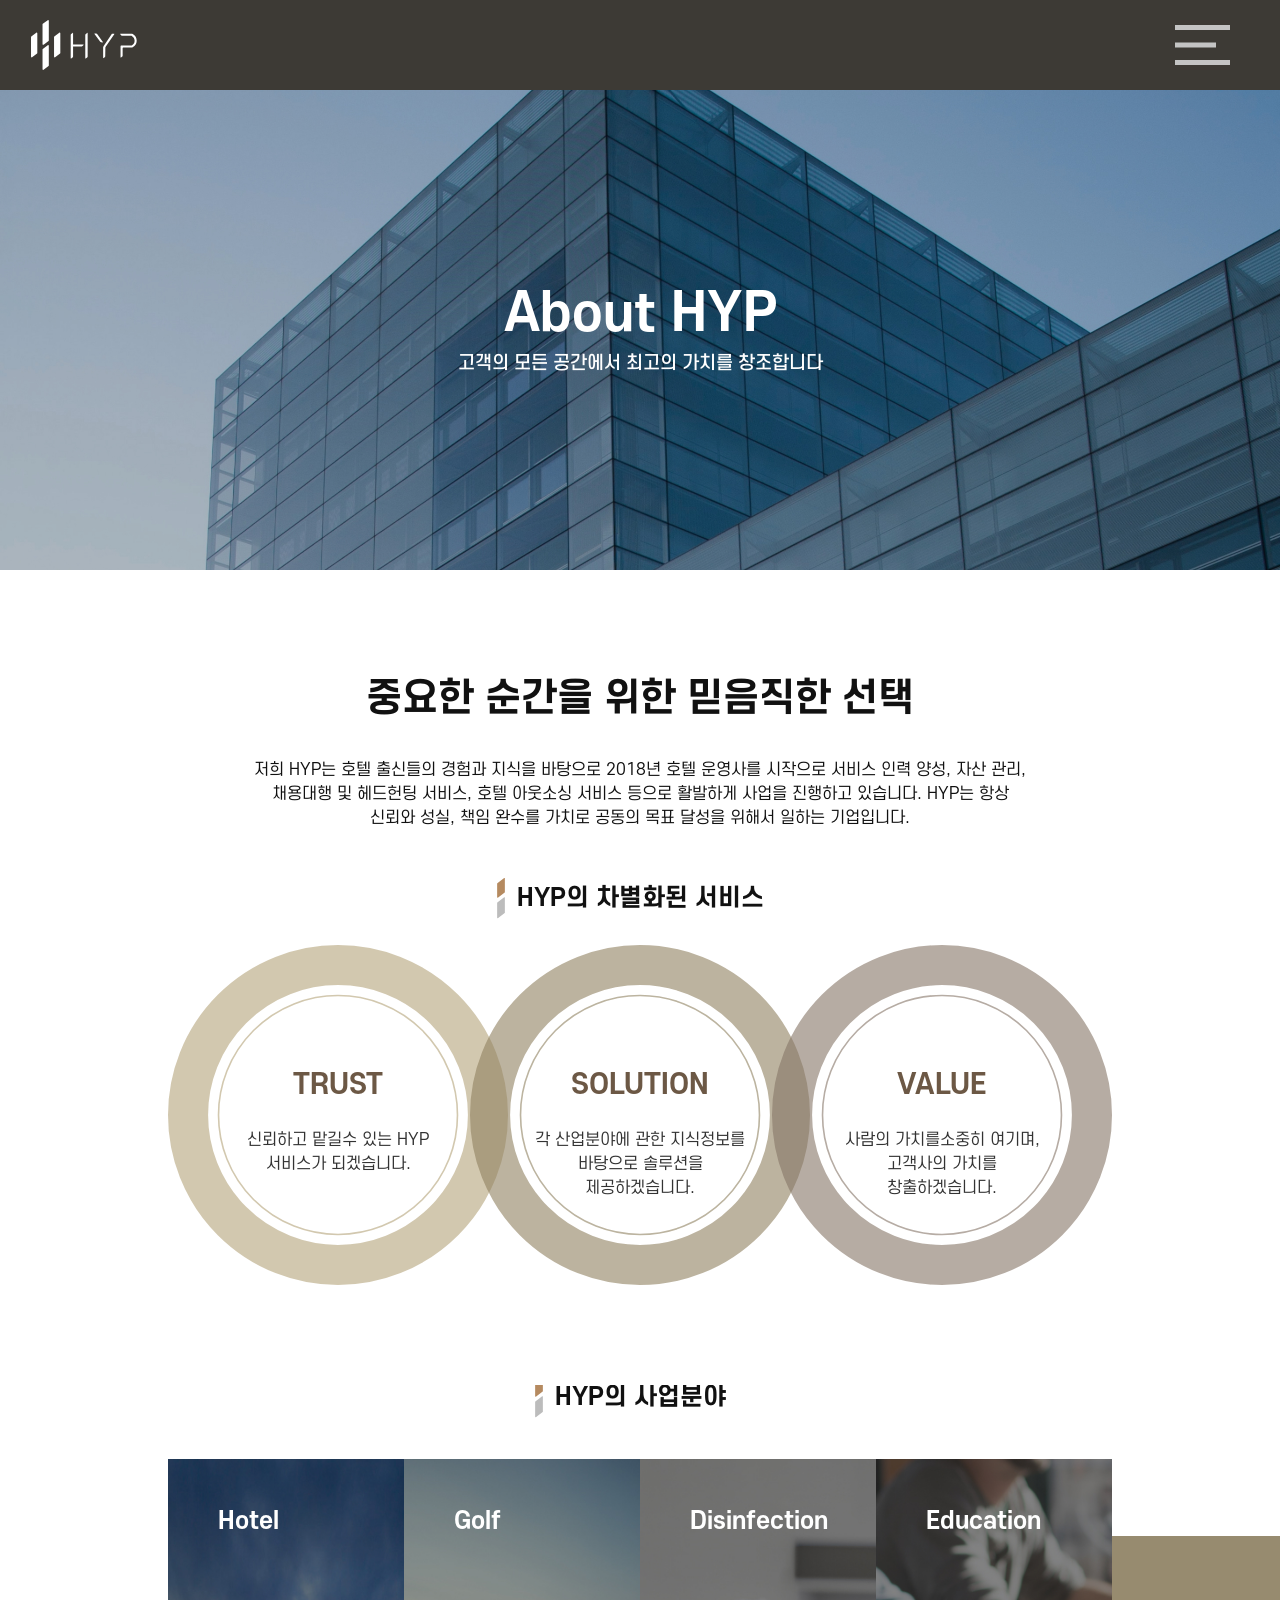
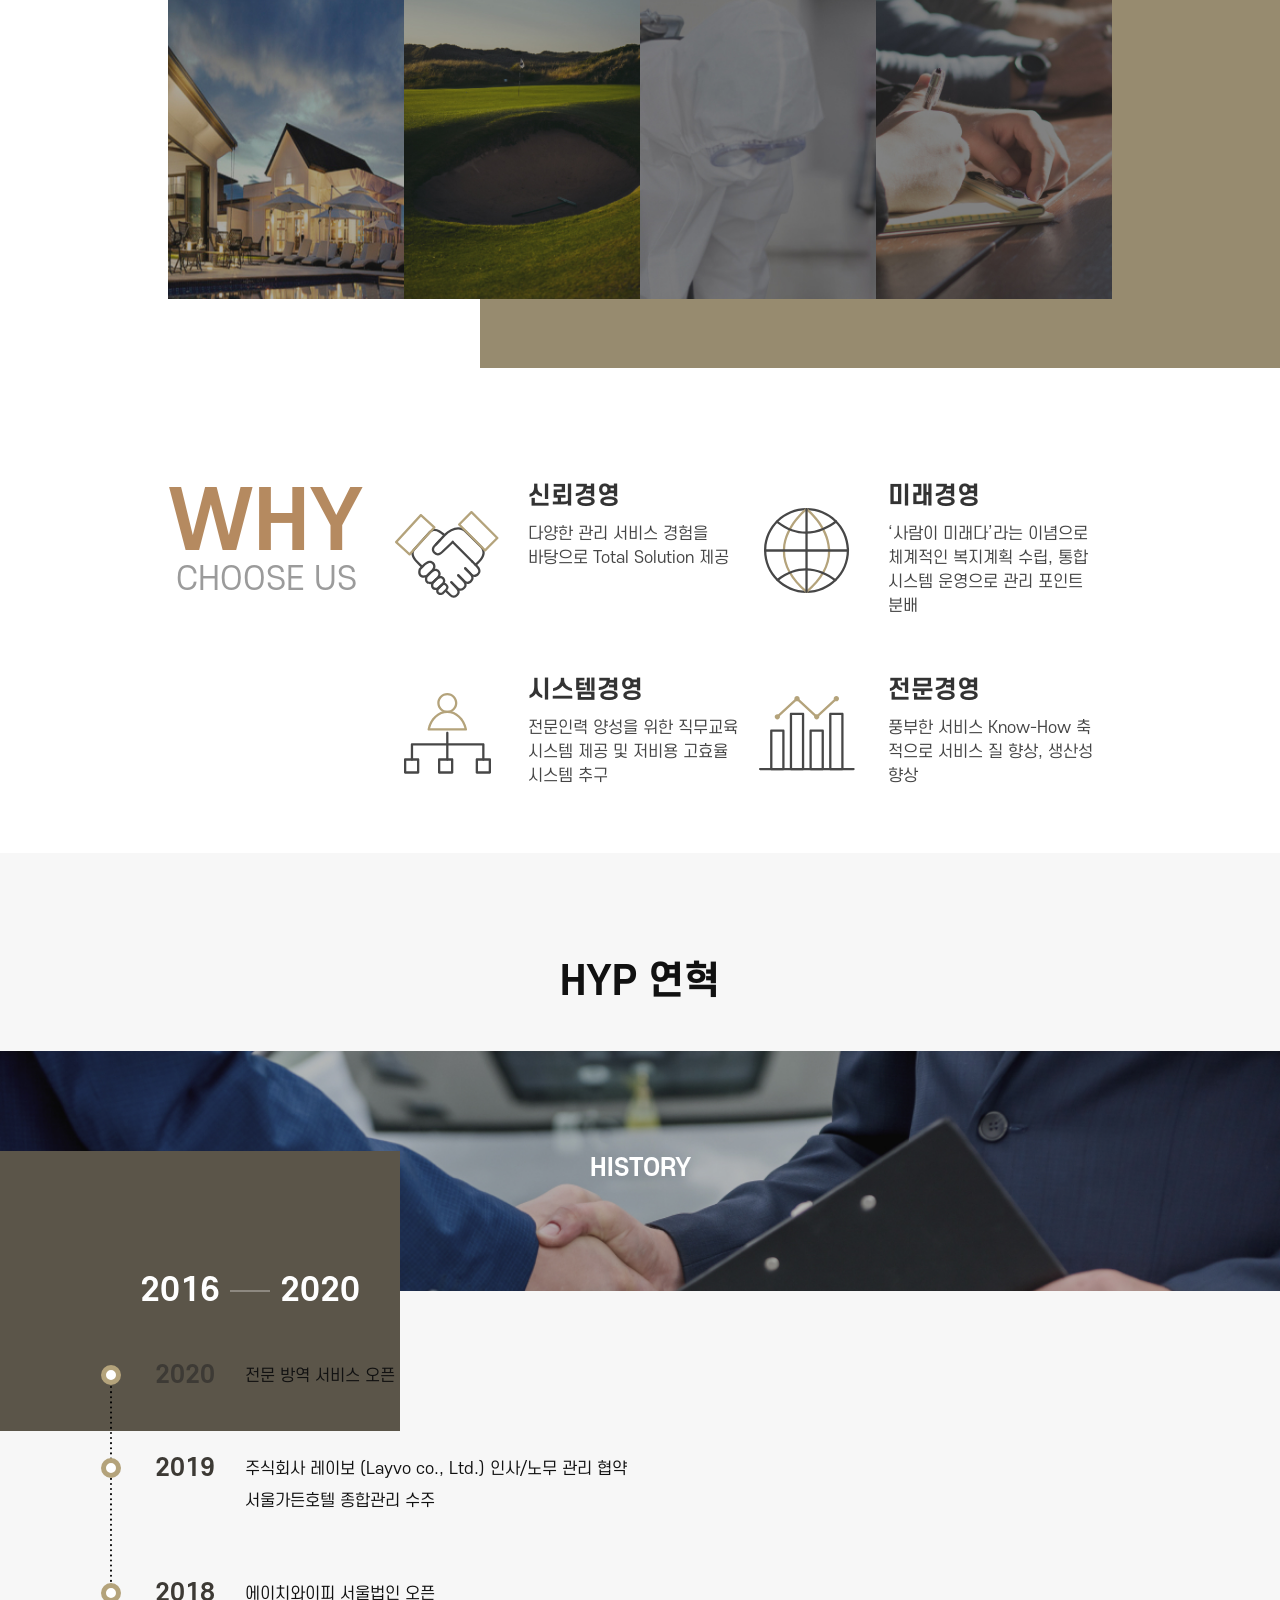
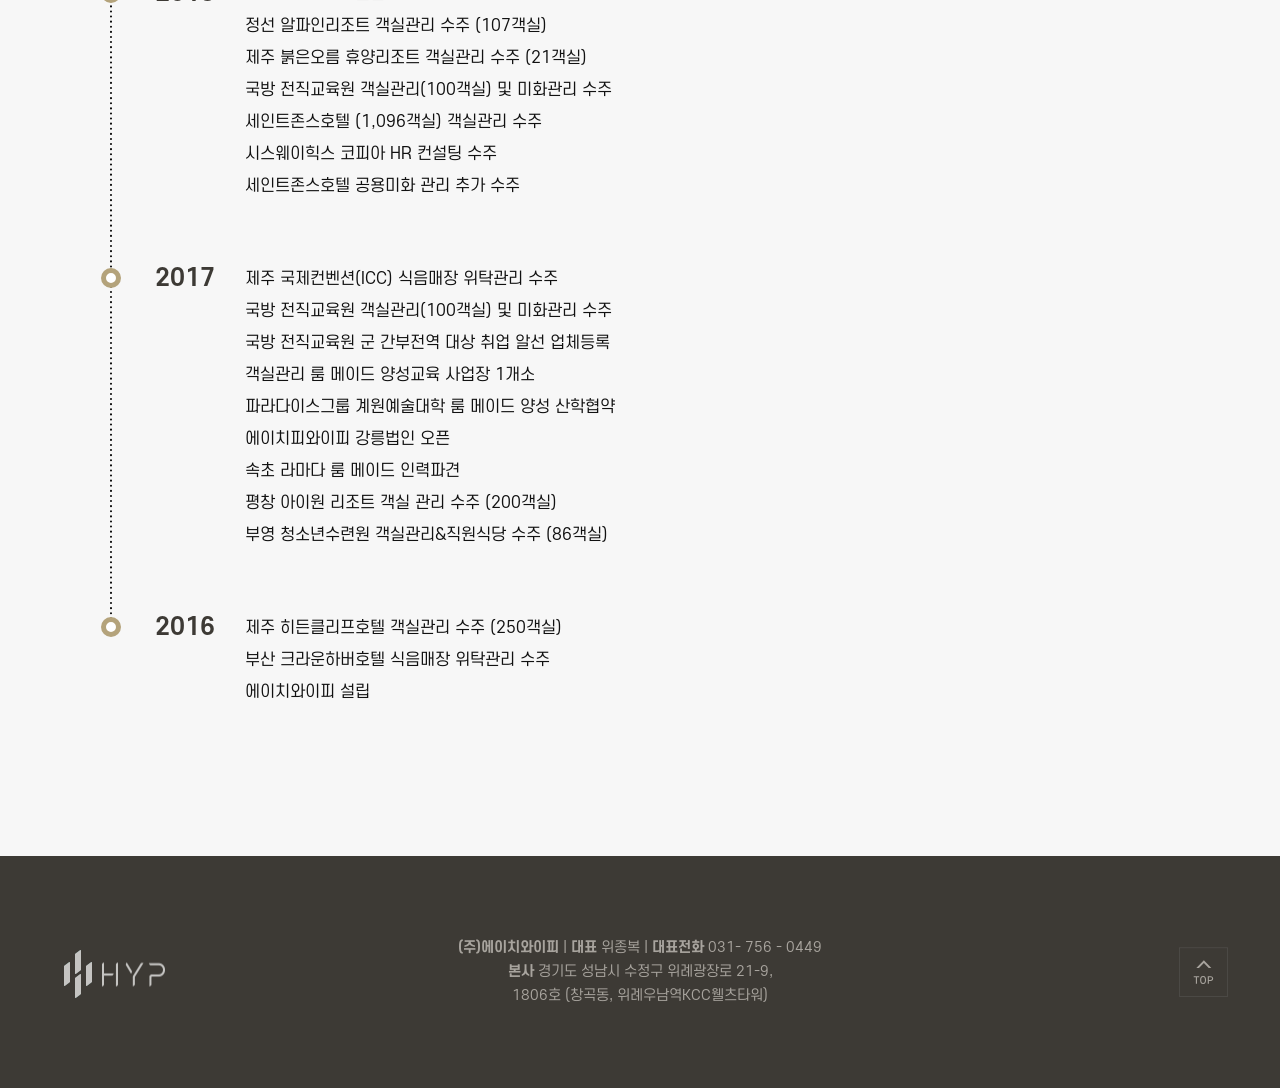
==== company.html @ 6cce84d1 "복원: hypkorea.com 라이브 사이트 전체 미러 (2026-08-28)" ====
<!DOCTYPE html>
<html lang="ko">
<head>
    <meta charset="UTF-8">
    <meta name="viewport" content="width=device-width, initial-scale=1.0">
    <title>HYP - 회사소개</title>
    <link rel="shortcut icon" href="img/favicon.ico" type="image/x-icon">
    <link rel="stylesheet" href="css/normalize.css">
    <link rel="stylesheet" href="css/common.css">
    <link rel="stylesheet" href="css/company.css">
</head>
<body class="main company">
    <header>
        <div class="header-inner">
            <h1>
                <span>hyp</span>
                <a href="index.html">
                </a>
            </h1>
            <div class="m-button">
                <span></span>
                <span></span>
                <span></span>
                <span class="x"></span>
                <span class="x"></span>
            </div>
            <div class="mobile-nav">
                <ul>
                    <li><a href="company.html">회사소개</a></li>
                    <li><a href="manpower.html">호텔서비스</a></li>
                    <li><a href="disinfection.html">방역서비스</a></li>
                    <li><a href="result.html">사업실적</a></li>
                </ul>
                <div class="mobile-down clear">
                    <a href="HYP.pptx" target="_blank" type="media_type" download>
                        <span>회사소개서</span>
                        <img src="img/download_icon.svg" alt="다운로드 아이콘">
                    </a>
                    <a href="form.html">
                        <span>문의하기</span>
                        <img src="img/right_arrow.svg" alt="화살표">
                    </a>
                </div>
            </div>
            <ul class="nav clear pc">
                <li><a href="company.html">회사소개</a></li>
                <li><a href="manpower.html">호텔서비스</a></li>
                <li><a href="disinfection.html">방역서비스</a></li>
                <li><a href="result.html">사업실적</a></li>
            </ul>
            <div class="download clear pc">
                <a href="HYP.pptx" target="_blank" type="media_type" download>
                    <span>회사소개서</span><img src="img/download_icon.svg" alt="다운로드 아이콘">
                </a>
                <a href="form.html">
                    <span>문의하기</span><img src="img/right_arrow.svg" alt="화살표">
                </a>
            </div>
        </div>
        <!-- //header-inner -->
    </header>
    
    <main>
        <div class="main-inner">
            <div class="text">
                <strong class="aniX_L">About HYP</strong>
                <p class="aniX_L">고객의 모든 공간에서 최고의 가치를 창조합니다</p>
            </div>
        </div>
    </main>
    <!-- //main -->
    
    <section>
        <div class="section01 section-inner">
            <div class="text-box aniY">
                <p>중요한 순간을 위한<br> 믿음직한 선택</p>
                <p>
                    저희 HYP는 호텔 출신들의 경험과 지식을 바탕으로 2018년 호텔 
                    운영사를 시작으로 서비스 인력 양성, 자산 관리, 채용대행 및 헤드헌팅 
                    서비스, 호텔 아웃소싱 서비스 등으로 활발하게 사업을 진행하고 있습니다. HYP는 항상 신뢰와 성실, 책임 완수를 가치로 공동의 목표 달성을 위해서 일하는 기업입니다.
                </p>
            </div>
            <div class="icon-box"><h2 class="aniY">HYP의 차별화된 서비스</h2></div>
            <div class="circle-inner clear aniX_L">
                <div class="c-box">
                    <strong>TRUST</strong>
                    <p>신뢰하고 맡길수 있는 HYP 서비스가 되겠습니다.</p>
                </div>
                <div class="c-box">
                    <strong>SOLUTION</strong>
                    <p>각 산업분야에 관한 지식정보를 바탕으로 솔루션을 제공하겠습니다.</p>
                </div>
                <div class="c-box">
                    <strong>VALUE</strong>
                    <p>사람의 가치를소중히 여기며, 고객사의  가치를 창출하겠습니다.</p>
                </div>
            </div>
        </div>
        <!-- //section01 -->
    </section>
    
    <section class="se02-bg">
        <div class="bg-color"></div>
        <div class="section02 section-inner">
            <div class="icon-box"><h2>HYP의 사업분야</h2></div>
            <div class="img-inner clear">
                <div class="i-box i-box01 aniY"><span>Hotel</span></div>
                <div class="i-box i-box02 aniY"><span>Golf</span></div>
                <div class="i-box i-box03 aniY"><span>Disinfection</span></div>
                <div class="i-box i-box04 aniY"><span>Education</span></div>
            </div>
            <div class="way-inner clear">
                <div class="title">
                    <p>WHY</p><p>CHOOSE US</p>
                </div>
                <div class="icon-inner clear">
                    <div class="i-box">
                        <strong>신뢰경영</strong>
                        <p>
                            다양한 관리 서비스 경험을<br>
                            바탕으로 Total Solution 제공
                        </p>
                        <img src="img/company/way_icon01.svg" alt="아이콘 이미지">
                    </div>
                    <div class="i-box">
                        <strong>미래경영</strong>
                        <p>
                            ‘사람이 미래다’라는 이념으로 체계적인 
                            복지계획 수립, 통합 시스템 운영으로 
                            관리 포인트 분배
                        </p>
                        <img src="img/company/way_icon02.svg" alt="아이콘 이미지">
                    </div>
                    <div class="i-box">
                        <strong>시스템경영</strong>
                        <p>
                            전문인력 양성을 위한 직무교육 시스템 
                            제공 및 저비용 고효율 시스템 추구
                        </p>
                        <img src="img/company/way_icon03.svg" alt="아이콘 이미지">
                    </div>
                    <div class="i-box">
                        <strong>전문경영</strong>
                        <p>
                            풍부한 서비스 Know-How 축적으로 
                            서비스 질 향상, 생산성 향상
                        </p>
                        <img src="img/company/way_icon04.svg" alt="아이콘 이미지">
                    </div>
                </div>
                <!-- //icon-inner -->
            </div>
            <!-- //way-inner -->
        </div>
        <!-- //section02 -->
    </section>
    
    <section class="se03-bg">
        <div class="year-box">
            <div class="clear">
                <p>2016</p><p>2020</p>
            </div>
        </div>
        <div class="section03">
            <h2>HYP 연혁</h2>
            <div class="bg-box">
                <p>HISTORY</p>
            </div>
            <div class="contents aniX_R">
                <div class="box clear">
                    <p>2020</p>
                    <p>
                        전문 방역 서비스 오픈
                    </p>
                </div>
                <div class="box clear">
                    <p>2019</p>
                    <p>
                        주식회사 레이보 (Layvo co., Ltd.) 인사/노무 관리 협약<br>
                        서울가든호텔 종합관리 수주
                    </p>
                </div>
                <div class="box clear">
                    <p>2018</p>
                    <p>
                        에이치와이피 서울법인 오픈<br>
                        정선 알파인리조트 객실관리 수주 (107객실)<br>
                        제주 붉은오름 휴양리조트  객실관리 수주 (21객실)<br>
                        국방 전직교육원 객실관리(100객실) 및 미화관리 수주<br>
                        세인트존스호텔 (1,096객실) 객실관리 수주<br>
                        시스웨이힉스 코피아 HR 컨설팅 수주<br>
                        세인트존스호텔 공용미화 관리 추가 수주
                    </p>
                </div>
                <div class="box clear">
                    <p>2017</p>
                    <p>
                        제주 국제컨벤션(ICC) 식음매장 위탁관리 수주<br>
                        국방 전직교육원 객실관리(100객실) 및 미화관리 수주<br>
                        국방 전직교육원 군 간부전역 대상 취업 알선 업체등록<br>
                        객실관리 룸 메이드 양성교육 사업장 1개소<br>
                        파라다이스그룹 계원예술대학 룸 메이드 양성 산학협약<br>
                        에이치피와이피 강릉법인 오픈<br>
                        속초 라마다 룸 메이드 인력파견<br>
                        평창 아이원 리조트 객실 관리 수주 (200객실)<br>
                        부영 청소년수련원 객실관리&amp;직원식당 수주 (86객실)
                    </p>
                </div>
                <div class="box clear">
                    <p>2016</p>
                    <p>
                        제주 히든클리프호텔 객실관리 수주 (250객실)<br>
                        부산 크라운하버호텔 식음매장 위탁관리 수주<br>
                        에이치와이피  설립 
                    </p>
                </div>
            </div>
        </div>
    </section>
    
    <footer>
        <div class="footer-inner">
            <img src="img/footer_logo.svg" alt="푸터 로고">
            <div class="text-box">
                <p><strong>(주)에이치와이피</strong> | <strong>대표</strong> 위종복 |<br class="br-360"> <strong>대표전화</strong> <a href="tel:031-756-0449">031- 756 - 0449</a></p>
                <p><strong>본사</strong> 경기도 성남시 수정구 위례광장로 21-9,<br> 1806호 (창곡동, 위례우남역KCC웰츠타워)</p>
            </div>
            <button type="button">TOP</button>
<!--
            <div class="kakao">
                <a href="#">
                    <img src="img/kakao_img.png" alt="카카오">
                </a>
            </div>
-->
        </div>
    </footer>
    
    
    <script src="js/jquery-3.4.1.min.js"></script>
    <script src="js/common.js"></script>
</body>
</html>
---- css/common.css ----
@charset "utf-8";

/* font */
@font-face{ 
    font-family:'S-Core'; 
    src:url('fonts/SCDream3.otf') format('opentype');  
    font-weight: 300; 
    font-style: normal; 
}
@font-face{ 
    font-family:'S-Core'; 
    src:url('fonts/SCDream4.otf') format('opentype');  
    font-weight: 400; 
    font-style: normal; 
}
@font-face{ 
    font-family:'S-Core'; 
    src:url('fonts/SCDream5.otf') format('opentype');  
    font-weight: 500; 
    font-style: normal; 
}
@font-face{ 
    font-family:'S-Core'; 
    src:url('fonts/SCDream6.otf') format('opentype');  
    font-weight:700; 
    font-style: normal; 
}
@font-face{ 
    font-family:'S-Core'; 
    src:url('fonts/SCDream8.otf') format('opentype');  
    font-weight:800; 
    font-style: normal; 
}

/* reset */
* {margin: 0; padding: 0; box-sizing:border-box;}
ul, ol {list-style-type: none;}
hr {display: none;}
h1 {margin: 0;}
h1 > span {text-indent:-9999px; display:none;}
a {text-decoration: none; display:block; width:100%; height:100%; color:#111;}
button {border: none; background: none; text-indent: -9999px; outline:none; cursor:pointer;}
img {border: none;}
html {font-size: 0.625em; color:#111;}
body {font-family: 'S-Core', sans-serif; font-weight:400; line-height: 1; overflow-x:hidden;}
.blind {position: absolute; top: -9999px; left: -9999px;}
.clear:after {content: ""; display: block; clear: both;}
.pc {display: none;}
iframe { border:none;}
body.hidden {overflow:hidden;}
section {overflow-x:hidden;}

.mouse {
    position:absolute; bottom:4.6vh; left:50%;
    transform:translate(-50%,0);
    animation: a_bounce 800ms cubic-bezier(0.7, 0, 0.3, 1) infinite alternate;
}
@keyframes a_bounce {
    0% {
        -webkit-transform: translateY(0px);
        -moz-transform: translateY(0px);
        -ms-transform: translateY(0px);
        -o-transform: translateY(0px);
        transform: translateY(0px); 
}
    100% {
        -webkit-transform: translateY(10px);
        -moz-transform: translateY(10px);
        -ms-transform: translateY(10px);
        -o-transform: translateY(10px);
        transform: translateY(10px); } 
}

/* header */
header {
    position:fixed; top:0; left:0;
    background-color:#3D3A35;
    width:100%;
    z-index:10;
}
.header-inner {
    position:relative;
    width:100%; height:70px;
}
.header-inner h1 {
    text-indent:-9999px;
    width:72px; height:33px;
    background:url(../img/logo.svg) no-repeat;
    background-size:contain;
    position:absolute; top:50%; left:5.5%;
    transform:translate(0,-50%);
    z-index:15;
}
.header-inner .m-button {
    position:absolute; top:50%; right:5.5%;
    transform:translate(0,-50%);
    width:27px; height:20px;
    cursor:pointer;
    z-index:15;
}
.header-inner .m-button span {
    display:block;
    height:2px;
    background-color:#C4C4C4;
    position:absolute; left:0;
    width:100%;
}
.header-inner .m-button span.x {
    top:50%; left:50%;
    transform:translate(-50%,-50%) rotate(90deg);
    transition:all 1s;
    opacity:0;
}
.header-inner .m-button span:nth-of-type(1) {top:0;}
.header-inner .m-button span:nth-of-type(2) {
    width:75%; top:50%; 
    transform:translate(0,-50%);
    transition:width .3s;
}
.header-inner .m-button span:nth-of-type(3) {bottom:0;}
.header-inner .m-button:hover span:nth-of-type(2) {
    width:100%;
}

/* header 햄버거메뉴 애니메이션 */
.header-inner .m-button.on span:nth-child(-n+3) {
    display:none;
}
.header-inner .m-button.on span:nth-of-type(4) {
    transform:translate(-50%,-50%) rotate(45deg);
    opacity:1;
}
.header-inner .m-button.on span:nth-of-type(5) {
    transform:translate(-50%,-50%) rotate(-45deg);
    opacity:1;
}

/* header 모바일 메뉴 */
header .mobile-nav {
    background-color:#3D3A35;
    width:100%; height:100vh;
    position:fixed; left:0;
    padding-top:20.8vh;
    text-align:center;
    top:-100vh;
    opacity:0;
    transition:all 1s;
}
header .mobile-nav.on {
    top:0;
    opacity:1;
}
header .mobile-nav li a {
    color:#fff;
    font-size:1.6rem;
    padding:3.5vh 0;
    font-weight:500;
}
header .mobile-nav .mobile-down {
    margin-top:13.4vh;
    margin-left:auto;
    margin-right:auto;
    width:300px;
}
header .mobile-nav .mobile-down a {
    width:145px;
    font-size:1.2rem; font-weight:700;
    color:#fff;
    float:left;
    line-height:43px;
}
header .mobile-nav .mobile-down a span {
    vertical-align:middle;
}
header .mobile-nav .mobile-down a:nth-of-type(1) {
    border:1px solid rgba(255,255,255,.5);
}
header .mobile-nav .mobile-down a:nth-of-type(1) img {
    width:11px; vertical-align:middle;
    margin-left:30px;
}
header .mobile-nav .mobile-down a:nth-of-type(2) {
    margin-left:10px;
    background-color:#B58A60;
}
header .mobile-nav .mobile-down a:nth-of-type(2) img {
    width:10px; vertical-align:middle;
    margin-left:45px;
}

/* footer */
footer {
    background-color:#3D3A35;
}
.footer-inner {
    position:relative;
    color:#A8A49E;
    width:88.8%; height:100px;
    margin:0 auto;
}
.footer-inner > img {
    width:64px;
    display:block;
    position:absolute; top:50%; left:0;
    transform:translate(0,-50%);
}
.footer-inner .text-box {
    font-size:1rem; line-height:1.4rem;
    position:absolute; top:50%; right:0;
    transform:translate(0,-50%);
    text-align:right;
}
.footer-inner .text-box a {
    display:inline;
    color:#A8A49E;
}
.footer-inner > button {
    display:block;
    width:45px; height:45px;
    background:url(../img/footer_top.svg) no-repeat;
    background-size:contain;
    position:absolute; top:-45px; right:0;
}

/* 카카오 아이콘 */
.kakao {
    width:45px; height:45px;
    position:absolute; top:-45px; left:0;
}
.kakao img {
    display:block; width:100%; height:100%;
}

/* 가로 해상도 768 이상 */
@media screen and (min-width:768px){
    /* header */
    .header-inner { 
        height:90px;
    }
    .header-inner h1 {
        width:106px; height:50px;
        left:5.2%;
    }
    .header-inner .m-button {
        right:5.2%;
        width:55px; height:40px;
    }
    .header-inner .m-button span {
        height:5px;
    }
    /* footer */
    .footer-inner {
        width:89.5%; height:200px;
    }
    .footer-inner > img {
        width:122px;
    }
    .footer-inner .text-box {
        font-size:1.8rem; line-height:2.6rem;
    }
    .footer-inner > button {
        width:60px; height:60px;
        top:-60px; 
    }
    .kakao {
        width:60px; height:60px;
        top:-60px;
    }

}

/* 가로 해상도 1024 이상 */
@media screen and (min-width:1024px){
    /* header */
    .header-inner h1 {
        left:2.4%;
    }
    .header-inner .m-button {
        right:3.9%;
    }
    .header-inner .m-button span {
        height:5px;
    }
    /* footer */
    .footer-inner {
        width:92.1%; height:232px;
    }
    .footer-inner > img {
        width:128px;
    }
    .footer-inner .text-box {
        font-size:1.4rem; line-height:2.4rem;
        top:50%; left:50%;
        transform:translate(-50%,-50%);
        text-align:center;
    }
    .footer-inner .text-box .br-360 {
        display:none;
    }
    .footer-inner > button {
        width:50px; height:50px;
        top:50%; right:0;
        transform:translate(0,-50%);
    }
    .kakao {
        width:50px; height:50px;
        top:-50px; left:auto;
        right:0;
    }
}

/* 가로 해상도 1300 이상 */
@media screen and (min-width:1300px){
    /* header */
    header {
        background-color:transparent;
        transition:background-color .7s ease;
    }
    header.on {
        background-color: #3D3A35;
    }
    .header-inner .m-button,
    header .mobile-nav {
        display:none;
    }
    .header-inner {
        width:1180px;
        margin:0 auto;
    }
    .header-inner h1 {
        left:0;
    }
    .header-inner .nav {
        display:block;
        position:absolute; top:50%; left:424px;
        transform:translate(0,-50%);
    }
    .header-inner .nav li {
        float:left;
    }
    .header-inner .nav li + li {
        margin-left:42px;
    }
    .header-inner .nav li a {
        font-size:1.6rem; font-weight:500;
        color:#fff;
    }
    .header-inner .download {
        display:block;
        position:absolute; top:50%; right:0;
        transform:translate(0,-50%);
    }
    .header-inner .download a {
        font-size:1.3rem; font-weight:700;
        color:#fff;
        width:140px; height:45px;
        float:left;
        text-align:center;
    }
    .header-inner .download a:nth-of-type(1) {
        border:1px solid rgba(255,255,255,.5);
    }
    .header-inner .download a:nth-of-type(2) {
        background-color:#6C5845;
        margin-left:20px;
    }
    .header-inner .download a:nth-of-type(1) span {
        line-height:43px;
        vertical-align:middle;
    }
    .header-inner .download a:nth-of-type(2) span {
        line-height:45px;
        vertical-align:middle;
    }
    .header-inner .download a:nth-of-type(1) img {
        width:10px;
        vertical-align:middle;
        margin-left:16px;
    }
    .header-inner .download a:nth-of-type(2) img {
        width:9px;
        vertical-align:middle;
        margin-left:32px;
    }
    /* footer */
    .footer-inner {
        width:1180px; height:232px;
        margin:0 auto;
    }
    .footer-inner .text-box {
        width:620px;
    }
    .footer-inner .text-box p:last-child br {
        display:none;
    }
}

/* Parallax */
@keyframes animateX {
    0% {
    }

    100% {
        opacity: 1;
        transform: translateX(0);
    }
}

@keyframes animateY {
    0% {
    }

    100% {
        opacity: 1;
        transform: translateY(0);
    }
}

.aniY {
    transform: translateY(100px);
    opacity: 0;
}
.animateY {
    animation: animateY 1s forwards;    
}

.aniX_L {
    transform: translateX(-100px);
    opacity: 0;
}
.aniX_R {
    transform: translateX(100px);
    opacity: 0;
}
.animateX {
    animation: animateX 1s forwards;    
}
.aniO {
    opacity: 0;
}

/* 메인 버튼 호버시 */
main a:hover img {
    animation: a_bounce_right 600ms cubic-bezier(0.7, 0, 0.3, 1) infinite alternate;
}
@keyframes a_bounce_right {
    0% {
        -webkit-transform: translateX(0px);
        -moz-transform: translateX(0px);
        -ms-transform: translateX(0px);
        -o-transform: translateX(0px);
        transform: translateX(0px); 
}
    100% {
        -webkit-transform: translateX(10px);
        -moz-transform: translateX(10px);
        -ms-transform: translateX(10px);
        -o-transform: translateX(10px);
        transform: translateX(10px); } 
}
---- css/company.css ----
@charset "utf-8";

/* main */
main {
    padding-top:70px;
}
.main-inner {
    background:url(../img/company/main_bg.jpg) no-repeat;
    background-size:cover;
    background-position: 50% 50%;
    width:100%; height:200px;
    position:relative;
}
.main-inner .text {
    position:absolute; top:50%; left:50%;
    transform:translate(-50%,-50%);
    color:#fff;
    text-align:center;
    width:100%;
}
.main-inner .text strong {
    font-size:3rem;
}
.main-inner .text p {
    font-size:1rem; font-weight:500;
    margin-top:10px;
}

/* section01 */
.section-inner {
    width:88.8%;
    margin:0 auto;
}
section .icon-box {
    text-align:center;
}
section .icon-box h2 {
    position:relative;
    display:inline-block;
}
section .icon-box h2::after {
    content:""; display:block;
    width:5px; height:24px;
    background:url(../img/h2_icon.svg) no-repeat;
    background-size:contain;
    position:absolute; top:50%; left:-10px;
    transform:translate(0,-50%);
}
.section01 {
    padding:40px 0 50px;
    text-align:center;
}
.section01 .text-box p:nth-of-type(1) {
    font-size:2.6rem; line-height:3.6rem;
    font-weight:700;
}
.section01 .text-box p:nth-of-type(2) {
    font-size:1rem; line-height:1.4rem;
    margin-top:10px;
}
.section01 h2 {
    margin-top:43px;
    font-size:1.4rem;
}
.section01 .circle-inner {
    margin-top:15px;
    width:212px;
    margin-left:auto;
    margin-right:auto;
}
.section01 .circle-inner .c-box {
    width:212px; height:212px;
    background:url(../img/company/circle_bg01.svg) no-repeat;
    background-size: contain;
    padding-top:70px;
}
.section01 .circle-inner .c-box:nth-of-type(2) {
    background-image: url(../img/company/circle_bg02.svg);
    margin-top:-25px;
}
.section01 .circle-inner .c-box:nth-of-type(3) {
    background-image: url(../img/company/circle_bg03.svg);
    margin-top:-25px;
}
.section01 .circle-inner .c-box strong {
    font-size:1.6rem; line-height:1.9rem;
    color:#6C5845;
}
.section01 .circle-inner .c-box p {
    font-size:1.1rem; line-height:1.4rem;
    color:#333;
    word-break: keep-all;
    padding:0 35px;
    margin-top:16px;
}

/* section02 */
.se02-bg {position:relative;}
.se02-bg .bg-color {
    width:100%; height:255px;
    background-color:#978B6F;
    z-index:1; 
    position: absolute; top:308px; left:0;
}
.section02 {
    padding-bottom:60px;
}
.section02 h2 {
    font-size:1.4rem;
}
.section02 .img-inner {
    margin-top:17px;
}
.section02 .img-inner .i-box {
    float:left;
    width:50%; height:240px;
    background-repeat:no-repeat;
    background-size:cover;
    background-position:50% 50%;
    position:relative;
    z-index:2;
}
.section02 .img-inner .i-box01 {background-image:url(../img/company/field_bg01.jpg);}
.section02 .img-inner .i-box02 {background-image:url(../img/company/field_bg02.jpg);animation-delay:.2s;}
.section02 .img-inner .i-box03 {background-image:url(../img/company/field_bg03.jpg);animation-delay:.4s;}
.section02 .img-inner .i-box04 {background-image:url(../img/company/field_bg04.jpg);animation-delay:.6s;}
.section02 .img-inner .i-box span {
    position:absolute; top:25px; left:25px;
    color:#fff;
    font-size:1.6rem; font-weight:700;
}
.section02 .way-inner {
    margin-top:110px;
    max-width:400px;
    margin-left:auto;
    margin-right:auto;
}
.section02 .way-inner .title {
    text-align:center;
}
.section02 .way-inner .title p:nth-of-type(1) {
    color:#B58A60;
    font-size:6rem; font-weight:700;
}
.section02 .way-inner .title p:nth-of-type(2) {
    color:#9B9B9B;
    font-size:2.6rem;
}
.section02 .way-inner .icon-inner {
    margin-top:42px;
}
.section02 .way-inner .icon-inner .i-box {
    position:relative;
    padding-left:39.6%;
    padding-right:7%;
}
.section02 .way-inner .icon-inner .i-box img {
    display:block;
    width:70px;
    position:absolute; top:50%; left:10%;
    transform:translate(0,-50%);
}
.section02 .way-inner .icon-inner .i-box strong {
    color:#333;
    font-size:1.6rem;
}
.section02 .way-inner .icon-inner .i-box p {
    color:#454545;
    font-size:1.2rem; line-height:1.6rem;
    margin-top:10px;
}
.section02 .way-inner .icon-inner .i-box + .i-box {
    margin-top:30px;
}


/* section03 */
.se03-bg {
    background-color:#F7F7F7;
    position:relative;
}
.se03-bg .year-box {
    position:absolute; top:184px; left:50%;
    transform:translate(-50%,0);
    width:265px; height:70px;
    background-color:#5B5549;
}
.se03-bg .year-box div {
    position:absolute; top:50%; left:50%;
    transform:translate(-50%,-50%);
    color:#fff;
    font-size:1.9rem; font-weight:700;
    width:135px;
}
.se03-bg .year-box div::after {
    content:"";display: block;
    width:20px; height:1px;
    background-color:rgba(255,255,255,.6);
    position:absolute; top:50%; left:50%;
    transform:translate(-50%,-50%);
}
.se03-bg .year-box div p {
    float:left;
}
.se03-bg .year-box div p:nth-of-type(2) {
    margin-left:40px;
}
.section03 {
    padding:40px 0 57px;
}
.section03 h2 {
    text-align:center;
    font-size:2.6rem;
}
.section03 .bg-box {
    width:100%; height:120px;
    background:url(../img/company/history_bg.jpg) no-repeat;
    background-size:cover;
    padding-top:40px;
    margin-top:30px;
}
.section03 .bg-box p {
    font-size:1.6rem; font-weight:700;
    text-align:center;
    color:#fff;
}
.section03 .contents {
    background:url(../img/company/history_line.svg) no-repeat;
    background-position:0 -466px;
    margin-top:56px;
    padding-left:27px;
    width:320px;
    margin-left:auto;
    margin-right:auto;
}
.section03 .contents .box + .box {
    margin-top:40px;
}
.section03 .contents .box p:nth-of-type(1) {
    font-size:1.3rem; font-weight: 700;
    color:#3D3A35;
    float:left;
    margin-right:13px;
    position:relative;
}
.section03 .contents .box p:nth-of-type(1)::after {
    content:""; display:block;
    width:10px; height:10px;
    background:url(../img/company/history_line_icon.svg) no-repeat;
    background-size: contain;
    position:absolute; top:50%; left:-31px;
    transform:translate(0,-55%);
}
.section03 .contents .box p:nth-of-type(2) {
    float:left;
    font-size:1rem; line-height: 1.4rem;
    margin-top:-1px;
}

/* 가로 해상도 768 이상 */
@media screen and (min-width:768px){
    /* main */
    main {
        padding-top:90px;
    }
    .main-inner {
        height:400px;
    }
    .main-inner .text strong {
        font-size:6rem;
    }
    .main-inner .text p {
        font-size:2rem;
        margin-top:10px;
    }
    /* section01 */
    .section-inner {
        width:688px;
    }
    section .icon-box h2::after {
        width:8px; height:42px;
        left:-20px;
    }
    .section01 {
        padding:95px 0 106px;
    }
    .section01 .text-box p:nth-of-type(1) {
        font-size:4.2rem; line-height:1;
    }
    .section01 .text-box p:nth-of-type(1) br {display:none;}
    .section01 .text-box p:nth-of-type(2) {
        font-size:1.6rem; line-height:2.8rem;
        margin-top:34px;
        word-break:keep-all;
        padding:0 10px;
    }
    .section01 h2 {
        margin-top:86px;
        font-size:2.8rem;
    }
    .section01 .circle-inner {
        margin-top:30px;
        width:100%;
        margin-left:auto;
        margin-right:auto;
    }
    .section01 .circle-inner .c-box {
        width:364px; height:364px;
        padding-top:124px;
        float:left;
    }
    .section01 .circle-inner .c-box:nth-of-type(2) {
        margin-top:0;
        margin-left:-40px;
    }
    .section01 .circle-inner .c-box:nth-of-type(3) {
        margin-top:-85px;
        margin-left:163px;
    }
    .section01 .circle-inner .c-box strong {
        font-size:2.8rem; line-height:3.3rem;
    }
    .section01 .circle-inner .c-box p {
        font-size:1.6rem; line-height:2.4rem;
        padding:0 68px;
        margin-top:30px;
    }
    /* section02 */
    .se02-bg .bg-color {
        height:510px;
        top:617px;
    }
    .section02 {
        padding-bottom:120px;
    }
    .section02 h2 {
        font-size:2.8rem;
    }
    .section02 .img-inner {
        margin-top:34px;
    }
    .section02 .img-inner .i-box {
        height:480px;
    }
    .section02 .img-inner .i-box span {
        top:50px; left:50px;
        font-size:2.8rem;
    }
    .section02 .way-inner {
        margin-top:220px;
        max-width:none;
    }
    .section02 .way-inner .title p:nth-of-type(1) {
        font-size:10rem; 
    }
    .section02 .way-inner .title p:nth-of-type(2) {
        font-size:4.2rem;
    }
    .section02 .way-inner .icon-inner {
        margin-top:60px;
    }
    .section02 .way-inner .icon-inner .i-box {
        padding-left:136px;
        padding-right:0;
        width:50%;
        float:left;
    }
    .section02 .way-inner .icon-inner .i-box img {
        width:110px; left:0;
    }
    .section02 .way-inner .icon-inner .i-box strong {
        font-size:2.4rem;
    }
    .section02 .way-inner .icon-inner .i-box p {
        font-size:1.6rem; line-height:2.4rem;
        margin-top:14px;
        padding-right:21px;
    }
    .section02 .way-inner .icon-inner .i-box + .i-box {
        margin-top:0;
    }
    .section02 .way-inner .icon-inner .i-box:nth-of-type(n+3) {
        margin-top:92px;
    }
    /* section03 */
    .se03-bg .year-box {
        top:368px;
        width:550px; height:140px;
    }
    .se03-bg .year-box div {
        font-size:3.8rem;
        width:270px;
    }
    .se03-bg .year-box div::after {
        width:40px; 
    }
    .se03-bg .year-box div p {
        float:left;
    }
    .se03-bg .year-box div p:nth-of-type(2) {
        margin-left:80px;
    }
    .section03 {
        padding:88px 0 115px;
    }
    .section03 h2 {
        font-size:4.2rem;
    }
    .section03 .bg-box {
        width:100%; height:240px;
        padding-top:80px;
        margin-top:68px;
    }
    .section03 .bg-box p {
        font-size:3.2rem;
    }
    .section03 .contents {
        background-position:0 4px;
        margin-top:115px;
        padding-left:45px;
        width:567px;
        margin:115px auto;
        transform:translate(20px,0);
    }
    .section03 .contents .box + .box {
        margin-top:90px;
    }
    .section03 .contents .box p:nth-of-type(1) {
        font-size:2.6rem;
        margin-right:26px;
    }
    .section03 .contents .box p:nth-of-type(1)::after {
        width:20px; height:20px;
        left:-54px;
        transform:translate(0,-50%);
    }
    .section03 .contents .box p:nth-of-type(2) {
        font-size:1.8rem; line-height:2.8rem;
    }
}

/* 가로 해상도 1024 이상 */
@media screen and (min-width:1024px){
    /* main */
    .main-inner {
        height:480px;
    }
    .main-inner .text strong {
        font-size:5.2rem;
    }
    .main-inner .text p {
        font-size:1.8rem;
        margin-top:15px;
    }
    /* section01 */
    .section-inner {
        width:944px;
    }
    .section01 {
        padding:110px 0 100px;
    }
    .section01 .text-box p:nth-of-type(1) {
        font-size:3.8rem;
    }
    .section01 .text-box p:nth-of-type(2) {
        line-height:2.4rem;
        margin-top:40px;
        padding:0 80px;
    }
    .section01 h2 {
        margin-top:56px;
        font-size:2.4rem;
    }
    .section01 .circle-inner {
        margin-top:35px;
    }
    .section01 .circle-inner .c-box {
        width:340px; height:340px;
    }
    .section01 .circle-inner .c-box:nth-of-type(2) {
        margin-left:-38px;
    }
    .section01 .circle-inner .c-box:nth-of-type(3) {
        margin-top:0;
        margin-left:-38px;
    }
    .section01 .circle-inner .c-box p {
        padding:0 63px;
        margin-top:26px;
    }
    /* section02 */
    .se02-bg .bg-color {
        height:432px;
        top:151px;
        left:inherit; right:0;
        transform:translate(0,0);
        width:62.5%;
    }
    .section02 {
        padding-bottom:65px;
    }
    .section02 h2 {
        font-size:2.4rem;
    }
    .section02 .img-inner {
        margin-top:50px;
    }
    .section02 .img-inner .i-box {
        height:440px;
        width:25%;
    }
    .section02 .img-inner .i-box span {
        font-size:2.4rem;
    }
    .section02 .way-inner {
        margin-top:185px;
    }
    .section02 .way-inner .title {
        float:left;
    }
    .section02 .way-inner .title p:nth-of-type(1) {
        font-size:8rem; 
    }
    .section02 .way-inner .title p:nth-of-type(2) {
        font-size:3.2rem;
    }
    .section02 .way-inner .icon-inner {
        margin-top:0;
        float:right;
        width:720px;
    }
    .section02 .way-inner .icon-inner .i-box {
        width:50%;
    }
    .section02 .way-inner .icon-inner .i-box img {
        width:110px; left:0;
    }
    .section02 .way-inner .icon-inner .i-box p {
        padding-right:10px;
    }
    .section02 .way-inner .icon-inner .i-box:nth-of-type(n+3) {
        margin-top:60px;
    }
    .section02 .way-inner .icon-inner .i-box:nth-of-type(1) img {
        top:81%;
    }
    /* section03 */
    .se03-bg .year-box {
        top:298px; left:0;
        transform:translate(0,0);
        width:31.25%; height:280px;
    }
    .se03-bg .year-box div {
        font-size:3.2rem;
        width:220px; left: auto;
        right:40px; transform:translate(0,-50%);
    }
    .se03-bg .year-box div p:nth-of-type(2) {
        margin-left:60px;
    }
    .section03 {
        padding:110px 0 148px;
    }
    .section03 h2 {
        font-size:3.8rem;
    }
    .section03 .bg-box {
        padding-top:105px;
        margin-top:50px;
    }
    .section03 .bg-box p {
        font-size:2.4rem;
    }
    .section03 .contents {
        background-position:0 -28px;
        width:530px;
        margin:72px 0 0 110px;
        transform: translate(330px,0);
    }
    .section03 .contents .box + .box {
        margin-top:64px;
    }
    .section03 .contents .box p:nth-of-type(1) {
        font-size:2.4rem;
        margin-right:30px;
    }
    .section03 .contents .box p:nth-of-type(1)::after {
        left:-54px;
    }
    .section03 .contents .box p:nth-of-type(2) {
        font-size:1.6rem; line-height:3.2rem;
        margin-top:-3px;
    }
}

/* 가로 해상도 1300 이상 */
@media screen and (min-width:1300px){
    /* main */
    main {
        padding-top:0;
    }
    .main-inner {
        height:520px;
    }
    /* section01 */
    .section-inner {
        width:1180px;
    }
    .section01 {
        padding:110px 0 86px;
    }
    .section01 .text-box p:nth-of-type(2) {
        padding:0 10px;
    }
    .section01 h2 {
        margin-top:50px;
    }
    .section01 .circle-inner .c-box {
        width:424px; height:424px;
        padding-top:155px;
    }
    .section01 .circle-inner .c-box:nth-of-type(2) {
        margin-left:-46px;
    }
    .section01 .circle-inner .c-box:nth-of-type(3) {
        margin-left:-46px;
    }
    .section01 .circle-inner .c-box p {
        padding:0 88px;
        margin-top:44px;
    }
    /* section02 */
    .se02-bg .bg-color {
        height:460px;
        top:164px;
        width:58.9%;
    }
    .section02 {
        padding-bottom:158px;
    }
    .section02 .img-inner {
        margin-top:55px;
    }
    .section02 .img-inner .i-box {
        height:480px;
    }
    .section02 .way-inner {
        margin-top:220px;
    }
    .section02 .way-inner .title p:nth-of-type(1) {
        font-size:10rem; 
    }
    .section02 .way-inner .title p:nth-of-type(2) {
        font-size:3.8rem;
    }
    .section02 .way-inner .icon-inner {
        width:840px;
    }
    .section02 .way-inner .icon-inner .i-box p {
        padding-right:0;
        word-break:keep-all;
    }
    .section02 .way-inner .icon-inner .i-box:nth-of-type(n+3) {
        margin-top:90px;
    }
    .section02 .way-inner .icon-inner .i-box:nth-of-type(1) img {
        top:70%;
    }
    /* section03 */
    .se03-bg .year-box {
        top:260px; 
        width:30%; height:320px;
    }
    .se03-bg .year-box div {
        font-size:3.2rem;
        width:220px; left: auto;
        right:40px; transform:translate(0,-50%);
    }
    .se03-bg .year-box div p:nth-of-type(2) {
        margin-left:60px;
    }
    .section03 {
        padding:114px 0 150px;
    }
    .section03 h2 {
        font-size:3.8rem;
    }
    .section03 .bg-box {
        padding-top:105px;
        margin-top:50px;
    }
    .section03 .bg-box p {
        font-size:2.4rem;
    }
    .section03 .contents {
        transform: translate(80px,0);
        margin:72px auto 0;
    }
    .section03 .bg-box {
        width:1180px;
        margin-left:auto;
        margin-right:auto;
    }
}
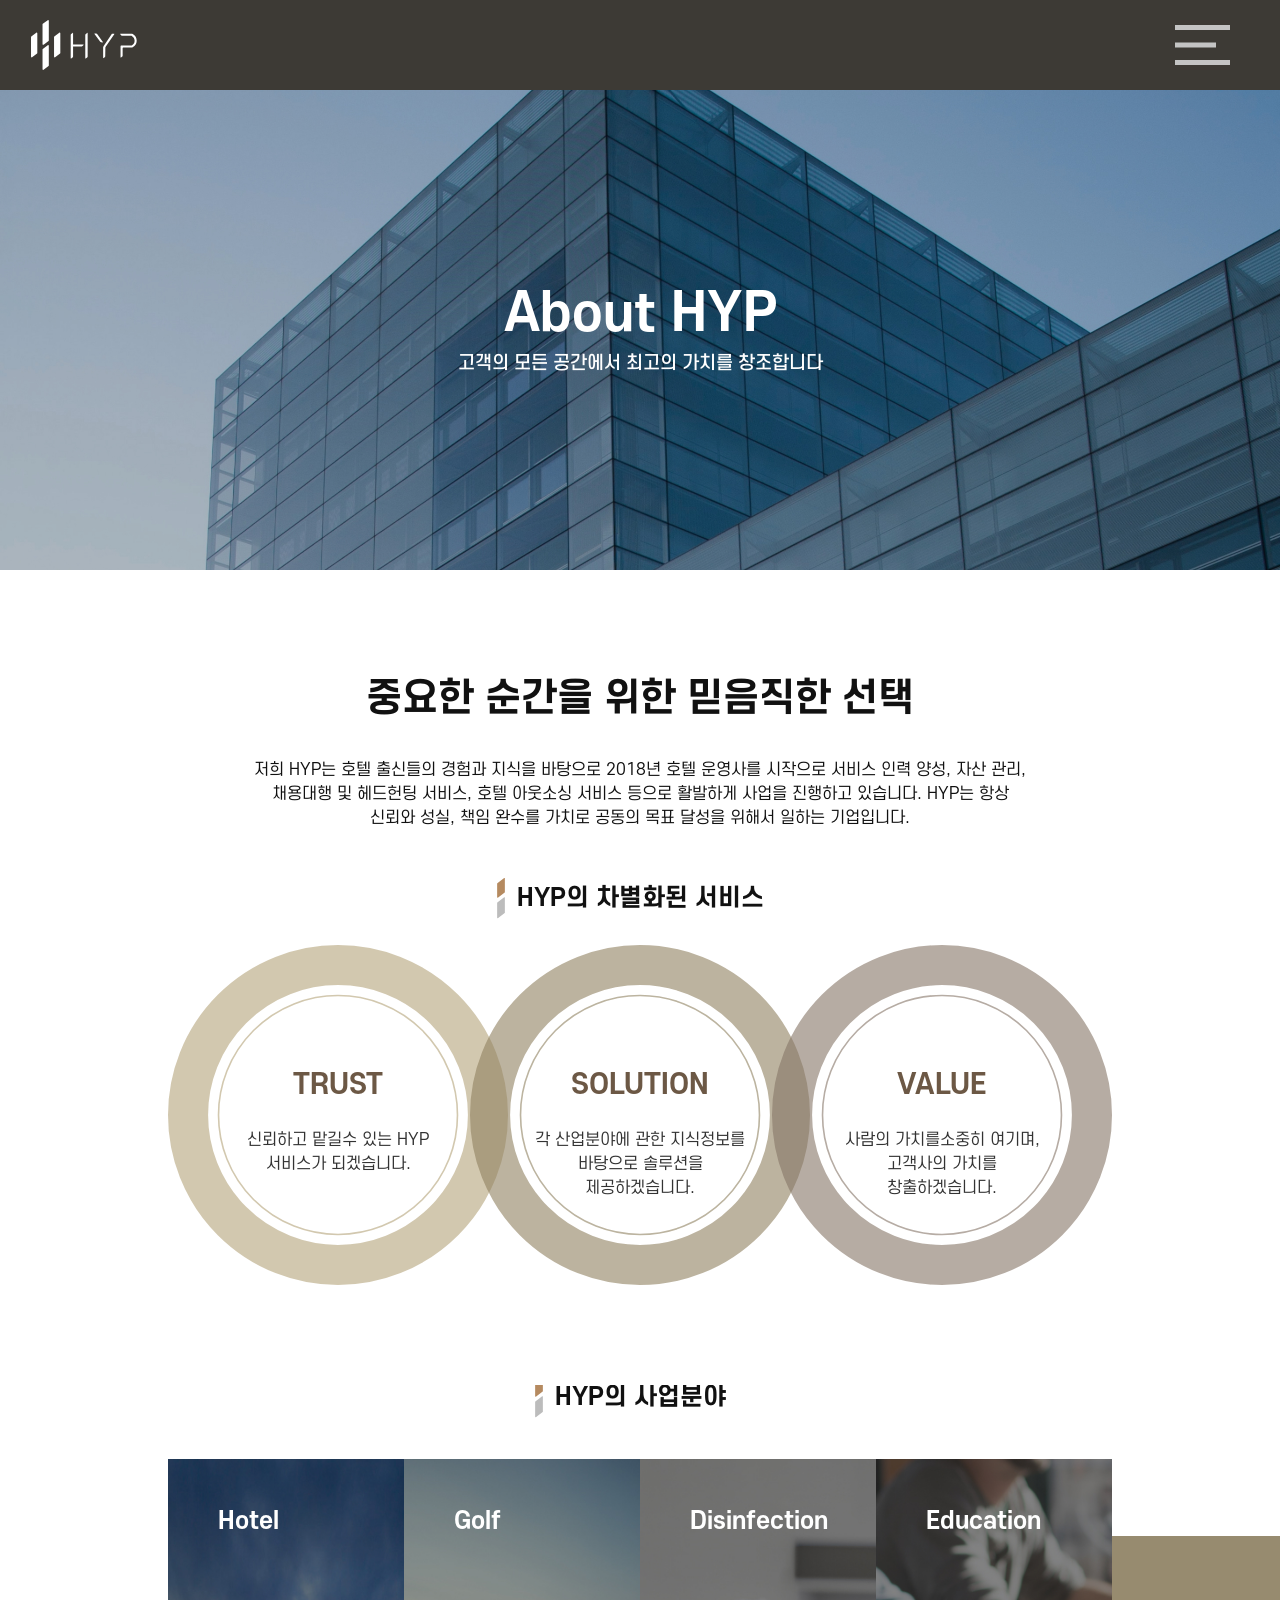
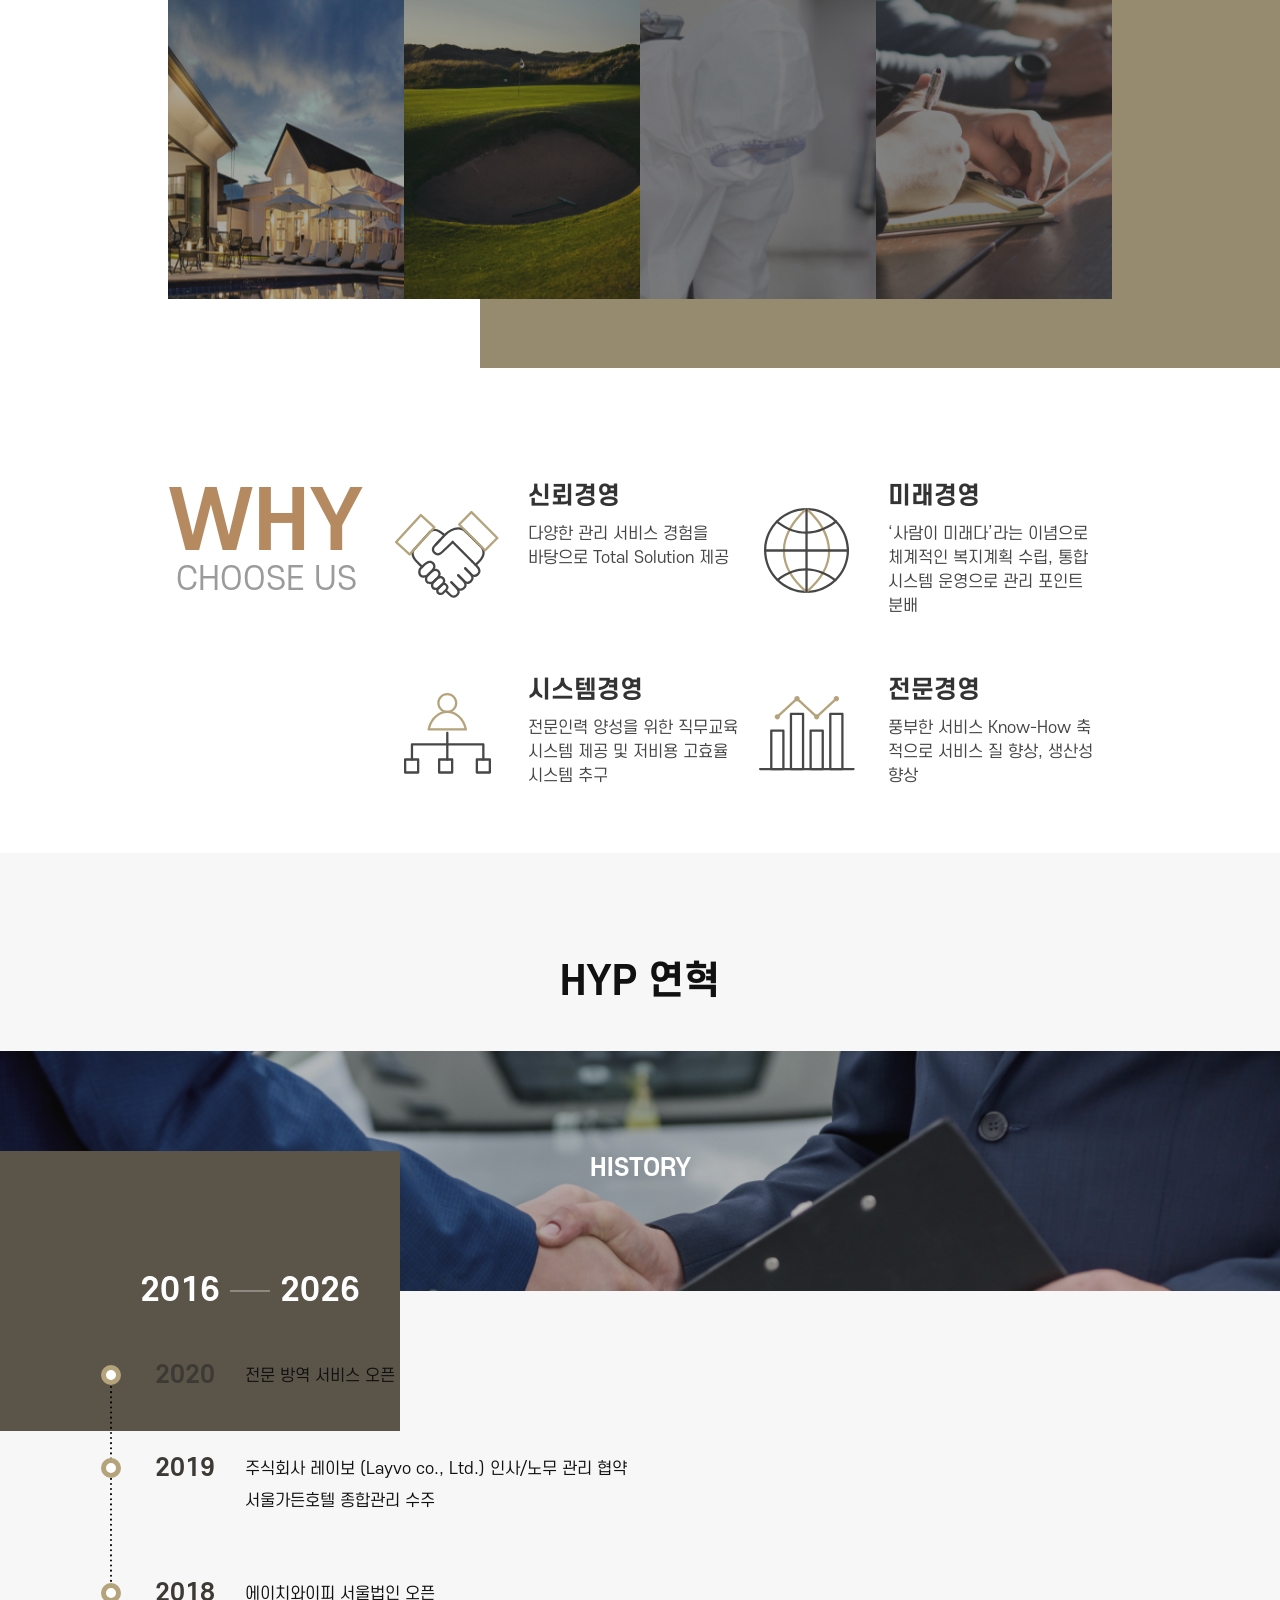
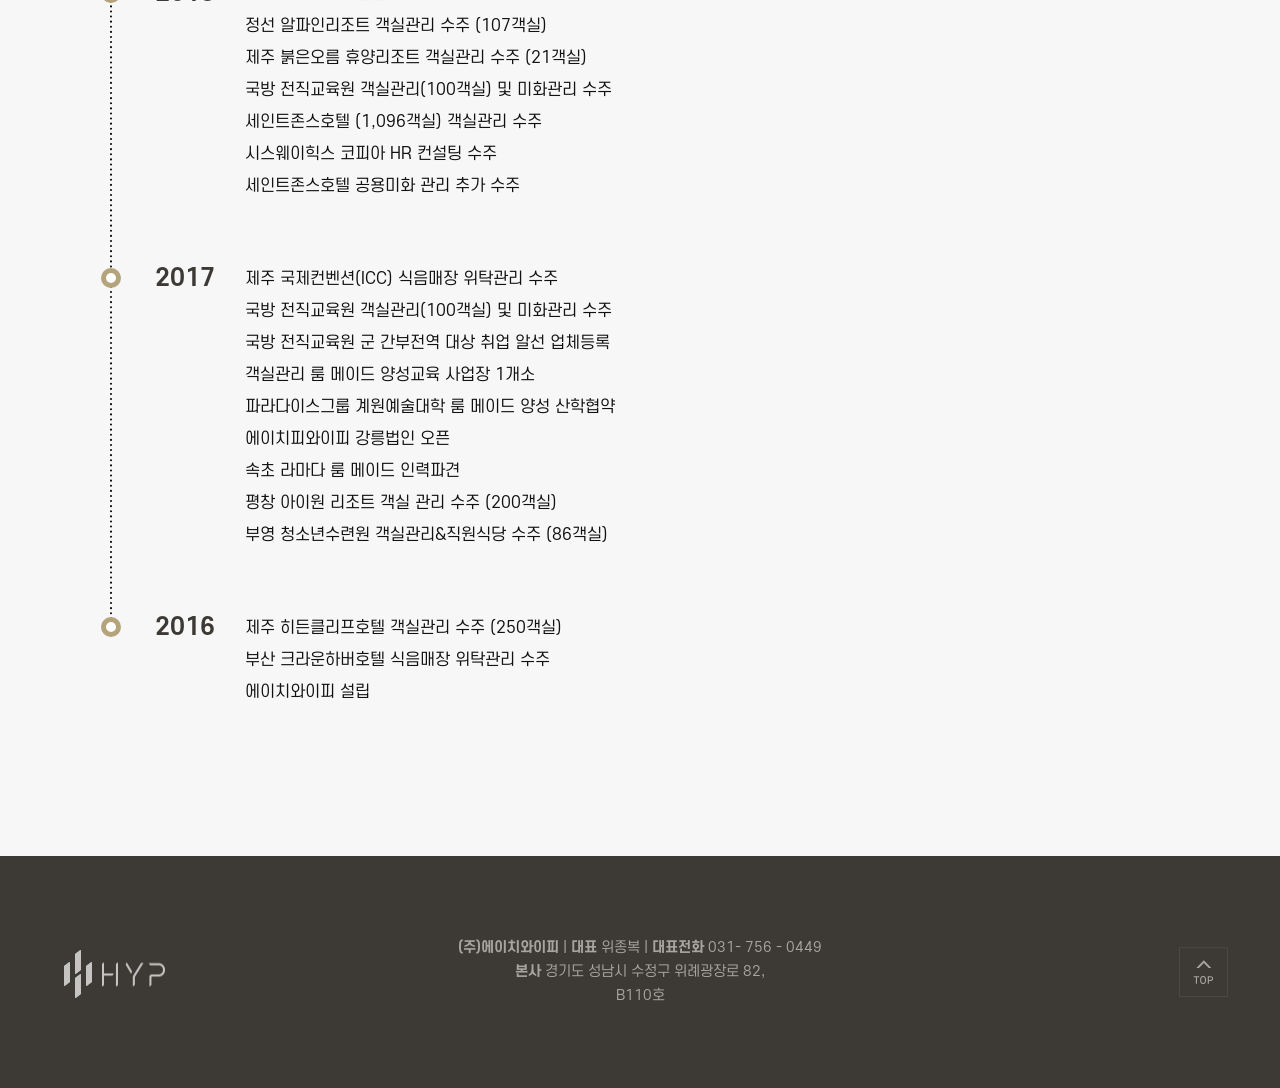
==== commit b02d61af: "chore: company.html 포맷 정리 및 .gitignore 추가 Co-Authored-By: Claude Opus 5.5 (1M context) <noreply@anth" ====
--- a/company.html
+++ b/company.html
@@ -1,5 +1,6 @@
 <!DOCTYPE html>
 <html lang="ko">
+
 <head>
     <meta charset="UTF-8">
     <meta name="viewport" content="width=device-width, initial-scale=1.0">
@@ -9,6 +10,7 @@
     <link rel="stylesheet" href="css/common.css">
     <link rel="stylesheet" href="css/company.css">
 </head>
+
 <body class="main company">
     <header>
         <div class="header-inner">
@@ -59,7 +61,7 @@
         </div>
         <!-- //header-inner -->
     </header>
-    
+
     <main>
         <div class="main-inner">
             <div class="text">
@@ -69,18 +71,20 @@
         </div>
     </main>
     <!-- //main -->
-    
+
     <section>
         <div class="section01 section-inner">
             <div class="text-box aniY">
                 <p>중요한 순간을 위한<br> 믿음직한 선택</p>
                 <p>
-                    저희 HYP는 호텔 출신들의 경험과 지식을 바탕으로 2018년 호텔 
-                    운영사를 시작으로 서비스 인력 양성, 자산 관리, 채용대행 및 헤드헌팅 
+                    저희 HYP는 호텔 출신들의 경험과 지식을 바탕으로 2018년 호텔
+                    운영사를 시작으로 서비스 인력 양성, 자산 관리, 채용대행 및 헤드헌팅
                     서비스, 호텔 아웃소싱 서비스 등으로 활발하게 사업을 진행하고 있습니다. HYP는 항상 신뢰와 성실, 책임 완수를 가치로 공동의 목표 달성을 위해서 일하는 기업입니다.
                 </p>
             </div>
-            <div class="icon-box"><h2 class="aniY">HYP의 차별화된 서비스</h2></div>
+            <div class="icon-box">
+                <h2 class="aniY">HYP의 차별화된 서비스</h2>
+            </div>
             <div class="circle-inner clear aniX_L">
                 <div class="c-box">
                     <strong>TRUST</strong>
@@ -92,17 +96,19 @@
                 </div>
                 <div class="c-box">
                     <strong>VALUE</strong>
-                    <p>사람의 가치를소중히 여기며, 고객사의  가치를 창출하겠습니다.</p>
+                    <p>사람의 가치를소중히 여기며, 고객사의 가치를 창출하겠습니다.</p>
                 </div>
             </div>
         </div>
         <!-- //section01 -->
     </section>
-    
+
     <section class="se02-bg">
         <div class="bg-color"></div>
         <div class="section02 section-inner">
-            <div class="icon-box"><h2>HYP의 사업분야</h2></div>
+            <div class="icon-box">
+                <h2>HYP의 사업분야</h2>
+            </div>
             <div class="img-inner clear">
                 <div class="i-box i-box01 aniY"><span>Hotel</span></div>
                 <div class="i-box i-box02 aniY"><span>Golf</span></div>
@@ -111,7 +117,8 @@
             </div>
             <div class="way-inner clear">
                 <div class="title">
-                    <p>WHY</p><p>CHOOSE US</p>
+                    <p>WHY</p>
+                    <p>CHOOSE US</p>
                 </div>
                 <div class="icon-inner clear">
                     <div class="i-box">
@@ -125,8 +132,8 @@
                     <div class="i-box">
                         <strong>미래경영</strong>
                         <p>
-                            ‘사람이 미래다’라는 이념으로 체계적인 
-                            복지계획 수립, 통합 시스템 운영으로 
+                            ‘사람이 미래다’라는 이념으로 체계적인
+                            복지계획 수립, 통합 시스템 운영으로
                             관리 포인트 분배
                         </p>
                         <img src="img/company/way_icon02.svg" alt="아이콘 이미지">
@@ -134,7 +141,7 @@
                     <div class="i-box">
                         <strong>시스템경영</strong>
                         <p>
-                            전문인력 양성을 위한 직무교육 시스템 
+                            전문인력 양성을 위한 직무교육 시스템
                             제공 및 저비용 고효율 시스템 추구
                         </p>
                         <img src="img/company/way_icon03.svg" alt="아이콘 이미지">
@@ -142,7 +149,7 @@
                     <div class="i-box">
                         <strong>전문경영</strong>
                         <p>
-                            풍부한 서비스 Know-How 축적으로 
+                            풍부한 서비스 Know-How 축적으로
                             서비스 질 향상, 생산성 향상
                         </p>
                         <img src="img/company/way_icon04.svg" alt="아이콘 이미지">
@@ -154,11 +161,12 @@
         </div>
         <!-- //section02 -->
     </section>
-    
+
     <section class="se03-bg">
         <div class="year-box">
             <div class="clear">
-                <p>2016</p><p>2020</p>
+                <p>2016</p>
+                <p>2026</p>
             </div>
         </div>
         <div class="section03">
@@ -185,7 +193,7 @@
                     <p>
                         에이치와이피 서울법인 오픈<br>
                         정선 알파인리조트 객실관리 수주 (107객실)<br>
-                        제주 붉은오름 휴양리조트  객실관리 수주 (21객실)<br>
+                        제주 붉은오름 휴양리조트 객실관리 수주 (21객실)<br>
                         국방 전직교육원 객실관리(100객실) 및 미화관리 수주<br>
                         세인트존스호텔 (1,096객실) 객실관리 수주<br>
                         시스웨이힉스 코피아 HR 컨설팅 수주<br>
@@ -211,22 +219,23 @@
                     <p>
                         제주 히든클리프호텔 객실관리 수주 (250객실)<br>
                         부산 크라운하버호텔 식음매장 위탁관리 수주<br>
-                        에이치와이피  설립 
+                        에이치와이피 설립
                     </p>
                 </div>
             </div>
         </div>
     </section>
-    
+
     <footer>
         <div class="footer-inner">
             <img src="img/footer_logo.svg" alt="푸터 로고">
             <div class="text-box">
-                <p><strong>(주)에이치와이피</strong> | <strong>대표</strong> 위종복 |<br class="br-360"> <strong>대표전화</strong> <a href="tel:031-756-0449">031- 756 - 0449</a></p>
-                <p><strong>본사</strong> 경기도 성남시 수정구 위례광장로 21-9,<br> 1806호 (창곡동, 위례우남역KCC웰츠타워)</p>
+                <p><strong>(주)에이치와이피</strong> | <strong>대표</strong> 위종복 |<br class="br-360"> <strong>대표전화</strong> <a
+                        href="tel:031-756-0449">031- 756 - 0449</a></p>
+                <p><strong>본사</strong> 경기도 성남시 수정구 위례광장로 82,<br> B110호</p>
             </div>
             <button type="button">TOP</button>
-<!--
+            <!--
             <div class="kakao">
                 <a href="#">
                     <img src="img/kakao_img.png" alt="카카오">
@@ -235,9 +244,10 @@
 -->
         </div>
     </footer>
-    
-    
+
+
     <script src="js/jquery-3.4.1.min.js"></script>
     <script src="js/common.js"></script>
 </body>
+
 </html>
